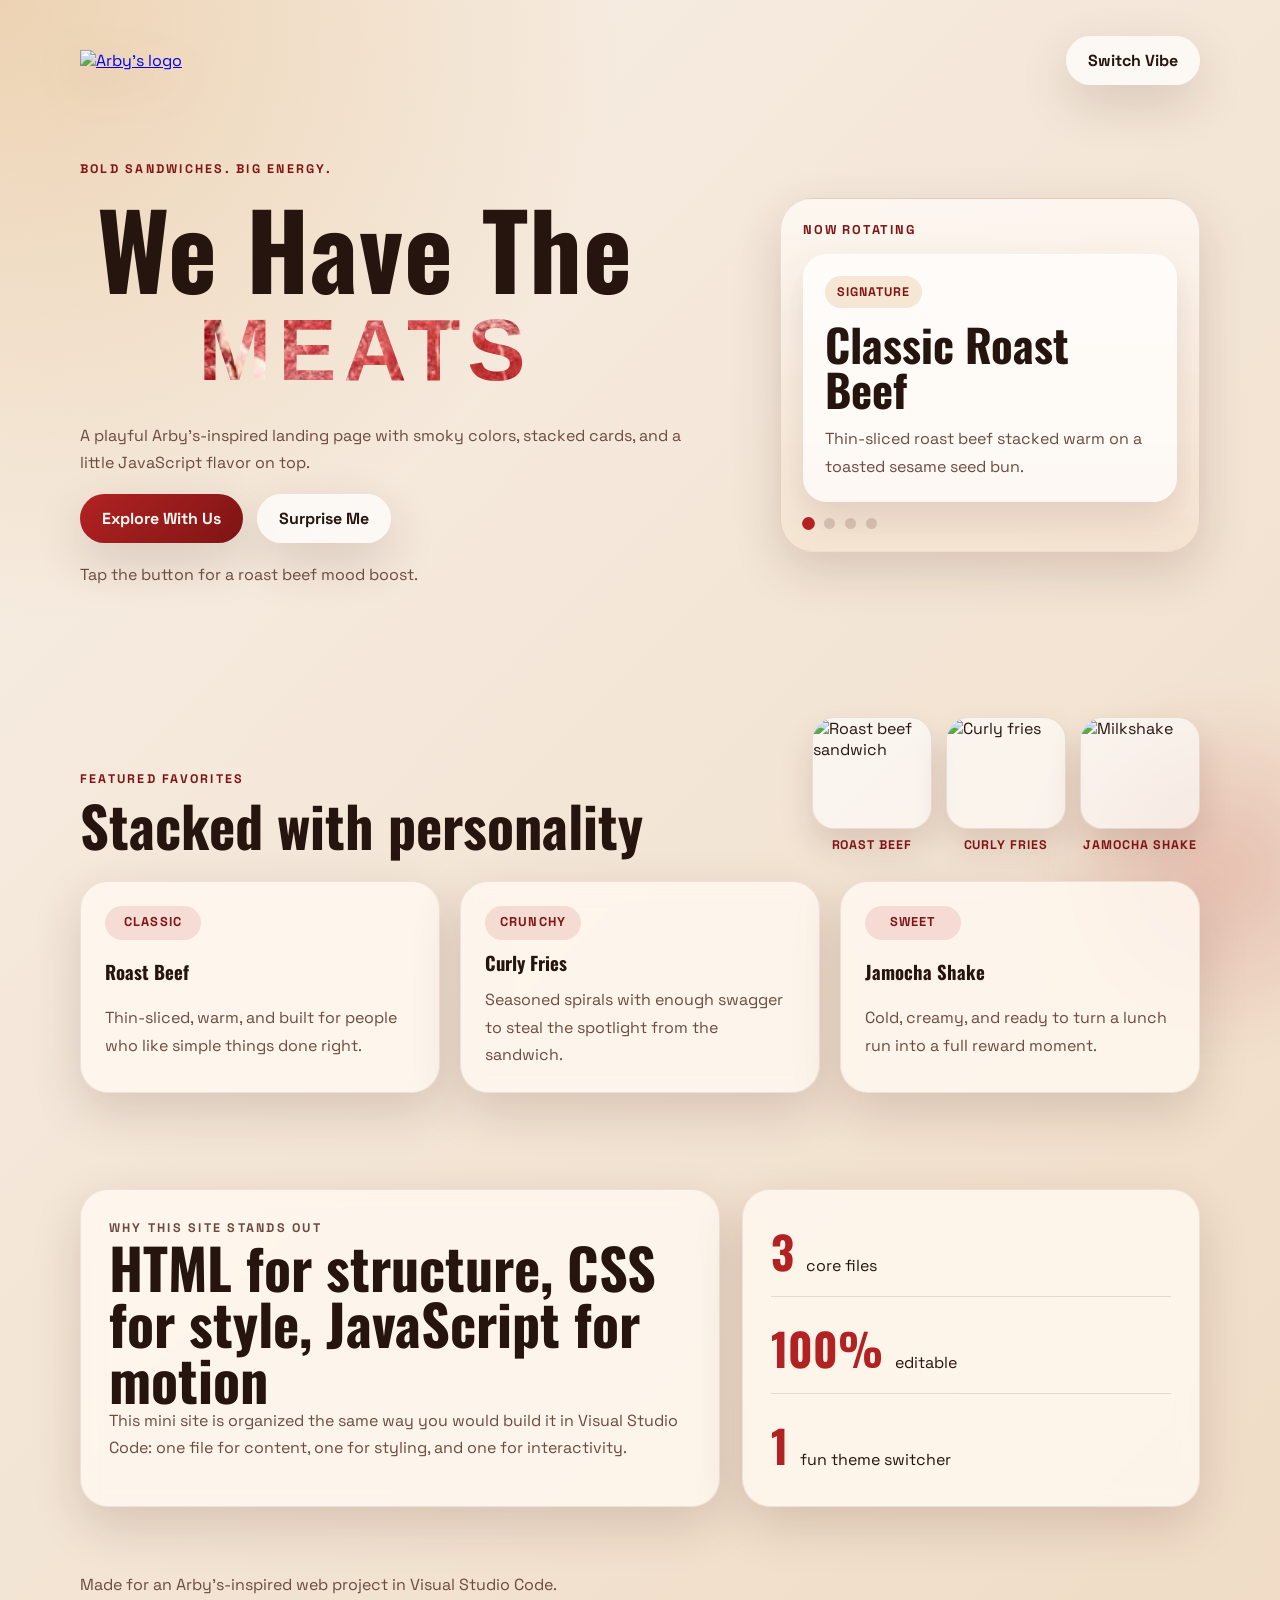
==== index.html @ d9a2bb88 "Set up Arby's site" ====
<!DOCTYPE html>
<html lang="en">
<head>
  <meta charset="UTF-8">
  <meta name="viewport" content="width=device-width, initial-scale=1.0">
  <title>Arby's Fan Landing Page</title>
  <link rel="preconnect" href="https://fonts.googleapis.com">
  <link rel="preconnect" href="https://fonts.gstatic.com" crossorigin>
  <link href="https://fonts.googleapis.com/css2?family=Oswald:wght@400;600;700&family=Space+Grotesk:wght@400;500;700&display=swap" rel="stylesheet">
  <link rel="stylesheet" href="style.css">
</head>
<body>
  <header class="hero">
    <nav class="topbar">
      <a class="brand-link" href="#top" aria-label="Play Arby's audio">
        <img
          class="brand-logo"
          src="https://upload.wikimedia.org/wikipedia/commons/f/f4/Arby%27s_logo.svg"
          alt="Arby's logo"
        >
      </a>
      <audio id="arbysAudio" preload="auto" src="arbys-we-have-the-meats_a13EQ8M.mp3"></audio>
      <button id="themeButton" class="theme-button" type="button">Switch Vibe</button>
    </nav>

    <section id="top" class="hero-content reveal visible">
      <div class="hero-copy-block">
        <p class="eyebrow">Bold sandwiches. Big energy.</p>
        <h1>
          <span class="headline-prefix">We Have The</span>
          <span class="headline-meats-lockup" aria-label="MEATS">
            <span class="headline-meats-fill"></span>
          </span>
        </h1>
        <p class="hero-copy">
          A playful Arby's-inspired landing page with smoky colors, stacked cards,
          and a little JavaScript flavor on top.
        </p>
        <div class="hero-actions">
          <a class="primary-button" href="https://www.arbys.com/menu/">Explore With Us</a>
          <button id="surpriseButton" class="secondary-button" type="button">Surprise Me</button>
        </div>
        <p id="surpriseText" class="surprise-text">Tap the button for a roast beef mood boost.</p>
      </div>

      <aside class="hero-rotator reveal visible" aria-label="Featured Arby's items">
        <p class="rotator-label">Now rotating</p>
        <div class="rotator-stage">
          <article class="rotator-card is-active">
            <span class="rotator-type">Signature</span>
            <h3 id="heroItemName">Classic Roast Beef</h3>
            <p id="heroItemDescription">Thin-sliced roast beef stacked warm on a toasted sesame seed bun.</p>
          </article>
        </div>
        <div class="rotator-dots" id="rotatorDots" aria-hidden="true"></div>
      </aside>
    </section>
  </header>

  <main>
    <section id="menu" class="section reveal">
      <div class="menu-heading-row reveal">
        <div class="section-heading">
          <p class="eyebrow">Featured favorites</p>
          <h2>Stacked with personality</h2>
        </div>

        <div class="title-image-strip" aria-label="Featured menu item images">
          <figure class="title-image-card">
            <img
              src="https://upload.wikimedia.org/wikipedia/commons/thumb/5/50/A_roast_beef_sandwich_with_au_jus_sauce_for_dipping%2C_served_with_a_side_of_fries..jpg/960px-A_roast_beef_sandwich_with_au_jus_sauce_for_dipping%2C_served_with_a_side_of_fries..jpg"
              alt="Roast beef sandwich"
            >
            <figcaption>Roast Beef</figcaption>
          </figure>

          <figure class="title-image-card">
            <img
              src="https://upload.wikimedia.org/wikipedia/commons/thumb/2/2a/Curly_Fries_Arby%27s_%2815088187957%29.jpg/250px-Curly_Fries_Arby%27s_%2815088187957%29.jpg"
              alt="Curly fries"
            >
            <figcaption>Curly Fries</figcaption>
          </figure>

          <figure class="title-image-card">
            <img
              src="https://upload.wikimedia.org/wikipedia/commons/e/e1/Milkshake.jpg"
              alt="Milkshake"
            >
            <figcaption>Jamocha Shake</figcaption>
          </figure>
        </div>
      </div>

      <div class="card-grid">
        <article class="menu-card reveal">
          <span class="card-tag"><span class="card-tag-text">Classic</span></span>
          <h3>Roast Beef</h3>
          <p>Thin-sliced, warm, and built for people who like simple things done right.</p>
        </article>

        <article class="menu-card reveal">
          <span class="card-tag"><span class="card-tag-text">Crunchy</span></span>
          <h3>Curly Fries</h3>
          <p>Seasoned spirals with enough swagger to steal the spotlight from the sandwich.</p>
        </article>

        <article class="menu-card reveal">
          <span class="card-tag"><span class="card-tag-text">Sweet</span></span>
          <h3>Jamocha Shake</h3>
          <p>Cold, creamy, and ready to turn a lunch run into a full reward moment.</p>
        </article>
      </div>
    </section>

    <section class="section spotlight reveal">
      <div class="spotlight-panel reveal">
        <p class="eyebrow">Why this site stands out</p>
        <h2>HTML for structure, CSS for style, JavaScript for motion</h2>
        <p>
          This mini site is organized the same way you would build it in Visual Studio Code:
          one file for content, one for styling, and one for interactivity.
        </p>
      </div>

      <div class="stats-panel reveal">
        <div class="stat">
          <strong>3</strong>
          <span>core files</span>
        </div>
        <div class="stat">
          <strong>100%</strong>
          <span>editable</span>
        </div>
        <div class="stat">
          <strong>1</strong>
          <span>fun theme switcher</span>
        </div>
      </div>
    </section>
  </main>

  <footer class="footer">
    <p>Made for an Arby's-inspired web project in Visual Studio Code.</p>
  </footer>

  <script src="script.js"></script>
</body>
</html>
---- style.css ----
:root {
  --bg: #f7efe6;
  --bg-accent: #f0dcc6;
  --surface: rgba(255, 248, 240, 0.84);
  --text: #26140f;
  --muted: #6c4a3f;
  --primary: #b22222;
  --primary-dark: #7f1515;
  --secondary: #d28a2d;
  --shadow: 0 18px 50px rgba(71, 25, 16, 0.16);
}

* {
  box-sizing: border-box;
}

html {
  scroll-behavior: smooth;
}

body {
  margin: 0;
  font-family: "Space Grotesk", sans-serif;
  color: var(--text);
  background:
    radial-gradient(circle at top left, rgba(210, 138, 45, 0.28), transparent 30%),
    linear-gradient(135deg, var(--bg), var(--bg-accent));
  min-height: 100vh;
  overflow-x: hidden;
}

body::before {
  content: "";
  position: fixed;
  inset: auto -10% -18% auto;
  width: 380px;
  height: 380px;
  border-radius: 50%;
  background: radial-gradient(circle, rgba(178, 34, 34, 0.18), transparent 68%);
  filter: blur(16px);
  pointer-events: none;
  animation: drift 10s ease-in-out infinite;
}

.hero {
  padding: 24px;
}

.topbar,
.hero-content,
.section,
.footer {
  width: min(1120px, calc(100% - 32px));
  margin: 0 auto;
}

.topbar {
  display: flex;
  justify-content: space-between;
  align-items: center;
  padding: 12px 0 28px;
}

.brand-link {
  display: inline-flex;
  align-items: center;
}

.brand-logo {
  width: clamp(120px, 18vw, 170px);
  height: auto;
  display: block;
  filter: drop-shadow(0 14px 24px rgba(127, 21, 21, 0.18));
  transition: transform 220ms ease, filter 220ms ease;
}

.brand-link:hover .brand-logo {
  transform: translateY(-2px) scale(1.01);
  filter: drop-shadow(0 18px 30px rgba(127, 21, 21, 0.24));
}

.theme-button,
.primary-button,
.secondary-button {
  border: none;
  border-radius: 999px;
  padding: 14px 22px;
  font: inherit;
  font-weight: 700;
  cursor: pointer;
  transition: transform 160ms ease, box-shadow 160ms ease, background 160ms ease;
}

.theme-button,
.secondary-button {
  background: rgba(255, 255, 255, 0.72);
  color: var(--text);
  box-shadow: var(--shadow);
}

.primary-button {
  background: linear-gradient(135deg, var(--primary), var(--primary-dark));
  color: #fff7f1;
  text-decoration: none;
  box-shadow: var(--shadow);
}

.theme-button:hover,
.primary-button:hover,
.secondary-button:hover {
  transform: translateY(-2px);
}

.hero-content {
  display: grid;
  grid-template-columns: minmax(0, 1.15fr) minmax(280px, 420px);
  gap: 28px;
  padding: 48px 0 72px;
  align-items: center;
}

.hero-copy-block {
  display: grid;
  gap: 18px;
}

.eyebrow {
  margin: 0;
  text-transform: uppercase;
  letter-spacing: 0.18em;
  font-size: 0.78rem;
  color: var(--primary-dark);
  font-weight: 700;
}

h1,
h2,
h3 {
  margin: 0;
  font-family: "Oswald", sans-serif;
  line-height: 1;
}

h1 {
  font-size: clamp(3.2rem, 10vw, 6.5rem);
  max-width: 10ch;
  letter-spacing: 0.01em;
  display: grid;
  gap: 0.06em;
  justify-items: center;
}

.headline-prefix {
  display: block;
  text-align: center;
}

.headline-meats-lockup {
  display: inline-block;
  width: min(100%, 8.6ch);
  vertical-align: top;
  height: 0.95em;
}

.headline-meats-fill {
  width: 100%;
  height: 100%;
  display: block;
  background-image: url("meat-texture.jpeg");
  background-size: cover;
  background-position: center;
  background-repeat: no-repeat;
  background-color: #8d3b26;
  filter: drop-shadow(0 5px 14px rgba(76, 24, 13, 0.16));
  -webkit-mask-image: url("data:image/svg+xml,%3Csvg xmlns='http://www.w3.org/2000/svg' viewBox='0 0 760 170'%3E%3Ctext x='50%25' y='128' text-anchor='middle' font-family='Arial Black, Impact, sans-serif' font-size='150' font-weight='900' letter-spacing='12' fill='white'%3EMEATS%3C/text%3E%3C/svg%3E");
  -webkit-mask-repeat: no-repeat;
  -webkit-mask-size: contain;
  -webkit-mask-position: center;
  mask-image: url("data:image/svg+xml,%3Csvg xmlns='http://www.w3.org/2000/svg' viewBox='0 0 760 170'%3E%3Ctext x='50%25' y='128' text-anchor='middle' font-family='Arial Black, Impact, sans-serif' font-size='150' font-weight='900' letter-spacing='12' fill='white'%3EMEATS%3C/text%3E%3C/svg%3E");
  mask-repeat: no-repeat;
  mask-size: contain;
  mask-position: center;
  filter:
    drop-shadow(1px 0 0 rgba(92, 28, 19, 0.72))
    drop-shadow(-1px 0 0 rgba(92, 28, 19, 0.72))
    drop-shadow(0 1px 0 rgba(92, 28, 19, 0.72))
    drop-shadow(0 -1px 0 rgba(92, 28, 19, 0.72))
    drop-shadow(0 6px 14px rgba(76, 24, 13, 0.18));
}

h2 {
  font-size: clamp(2rem, 5vw, 3.5rem);
}

.hero-copy,
.spotlight-panel p,
.menu-card p,
.footer p,
.surprise-text {
  margin: 0;
  line-height: 1.7;
  color: var(--muted);
  max-width: 62ch;
}

.hero-actions {
  display: flex;
  flex-wrap: wrap;
  gap: 14px;
  align-items: center;
}

.hero-rotator {
  background: linear-gradient(180deg, rgba(255, 250, 245, 0.8), rgba(245, 227, 208, 0.82));
  border: 1px solid rgba(111, 51, 31, 0.12);
  border-radius: 32px;
  box-shadow: var(--shadow);
  padding: 22px;
  min-height: 320px;
  display: grid;
  gap: 16px;
}

.rotator-label {
  margin: 0;
  font-size: 0.8rem;
  font-weight: 700;
  letter-spacing: 0.14em;
  text-transform: uppercase;
  color: var(--primary-dark);
}

.rotator-stage {
  position: relative;
  min-height: 220px;
  display: grid;
}

.rotator-card {
  background: rgba(255, 255, 255, 0.72);
  border-radius: 24px;
  padding: 22px;
  display: grid;
  align-content: start;
  gap: 14px;
  box-shadow: 0 16px 34px rgba(71, 25, 16, 0.12);
  opacity: 1;
  transform: translateY(0) scale(1);
  transition: opacity 320ms ease, transform 320ms ease;
}

.rotator-card.is-fading {
  opacity: 0;
  transform: translateY(12px) scale(0.98);
}

.rotator-type {
  width: fit-content;
  padding: 8px 12px;
  border-radius: 999px;
  background: rgba(210, 138, 45, 0.18);
  color: var(--primary-dark);
  font-size: 0.78rem;
  font-weight: 700;
  text-transform: uppercase;
  letter-spacing: 0.08em;
}

.rotator-card h3 {
  font-size: clamp(2rem, 4vw, 2.8rem);
}

.rotator-card p {
  margin: 0;
  color: var(--muted);
  line-height: 1.7;
}

.rotator-dots {
  display: flex;
  gap: 10px;
}

.rotator-dots span {
  width: 11px;
  height: 11px;
  border-radius: 50%;
  background: rgba(108, 74, 63, 0.22);
  transition: transform 180ms ease, background 180ms ease;
}

.rotator-dots span.active {
  background: var(--primary);
  transform: scale(1.16);
}

.surprise-text {
  min-height: 1.7em;
  transition: opacity 200ms ease, transform 200ms ease;
}

.section {
  padding: 32px 0 64px;
}

.section-heading {
  display: grid;
  gap: 10px;
  margin-bottom: 28px;
}

.menu-heading-row {
  display: grid;
  grid-template-columns: minmax(0, 1fr) auto;
  gap: 24px;
  align-items: end;
  margin-bottom: 28px;
}

.menu-heading-row .section-heading {
  margin-bottom: 0;
}

.title-image-strip {
  display: flex;
  gap: 14px;
  align-items: center;
}

.title-image-card {
  margin: 0;
  width: 120px;
  display: grid;
  gap: 8px;
}

.title-image-card img {
  width: 100%;
  height: 112px;
  object-fit: cover;
  border-radius: 22px;
  border: 1px solid rgba(111, 51, 31, 0.12);
  box-shadow: 0 18px 34px rgba(71, 25, 16, 0.14);
  background: rgba(255, 255, 255, 0.6);
  transition: transform 220ms ease, box-shadow 220ms ease;
}

.title-image-card:hover img {
  transform: translateY(-4px) scale(1.02);
  box-shadow: 0 24px 44px rgba(71, 25, 16, 0.2);
}

.title-image-card figcaption {
  text-align: center;
  font-size: 0.78rem;
  font-weight: 700;
  letter-spacing: 0.08em;
  text-transform: uppercase;
  color: var(--primary-dark);
}

.card-grid {
  display: grid;
  grid-template-columns: repeat(3, minmax(0, 1fr));
  gap: 20px;
}

.menu-card,
.spotlight-panel,
.stats-panel {
  background: var(--surface);
  backdrop-filter: blur(10px);
  border: 1px solid rgba(111, 51, 31, 0.1);
  border-radius: 28px;
  box-shadow: var(--shadow);
}

.menu-card {
  padding: 24px;
  display: grid;
  gap: 14px;
  transition: transform 220ms ease, box-shadow 220ms ease, border-color 220ms ease;
}

.menu-card:hover {
  transform: translateY(-8px);
  box-shadow: 0 24px 60px rgba(71, 25, 16, 0.2);
  border-color: rgba(178, 34, 34, 0.2);
}

.card-tag {
  width: 96px;
  height: 34px;
  display: inline-grid;
  place-items: center;
  padding: 0 12px;
  border-radius: 999px;
  background: rgba(178, 34, 34, 0.12);
  color: var(--primary-dark);
  font-size: 0.8rem;
  font-weight: 700;
  letter-spacing: 0.08em;
  text-transform: uppercase;
  text-align: center;
  line-height: 1;
}

.card-tag-text {
  display: inline-block;
  line-height: 1;
}

.spotlight {
  display: grid;
  grid-template-columns: 1.4fr 1fr;
  gap: 22px;
}

.spotlight-panel,
.stats-panel {
  padding: 28px;
}

.stats-panel {
  display: grid;
  gap: 18px;
  align-content: center;
}

.stat {
  display: flex;
  align-items: baseline;
  gap: 12px;
  border-bottom: 1px solid rgba(108, 74, 63, 0.16);
  padding-bottom: 12px;
}

.stat:last-child {
  border-bottom: none;
  padding-bottom: 0;
}

.stat strong {
  font-family: "Oswald", sans-serif;
  font-size: 2.8rem;
  color: var(--primary);
}

.footer {
  padding: 0 0 32px;
}

.reveal {
  opacity: 0;
  transform: translateY(26px);
  transition: opacity 700ms ease, transform 700ms ease;
}

.reveal.visible {
  opacity: 1;
  transform: translateY(0);
}

@keyframes drift {
  0%,
  100% {
    transform: translate3d(0, 0, 0) scale(1);
  }

  50% {
    transform: translate3d(-18px, -28px, 0) scale(1.06);
  }
}

body.alt-theme {
  --bg: #20110e;
  --bg-accent: #4b1f16;
  --surface: rgba(48, 23, 18, 0.84);
  --text: #fff2e6;
  --muted: #efc9b0;
  --primary: #ff6b35;
  --primary-dark: #d9481f;
  --secondary: #ffd166;
  --shadow: 0 18px 50px rgba(0, 0, 0, 0.3);
}

body.alt-theme .theme-button,
body.alt-theme .secondary-button {
  background: rgba(255, 255, 255, 0.12);
  color: var(--text);
}

body.alt-theme .hero-rotator {
  background: linear-gradient(180deg, rgba(54, 24, 17, 0.86), rgba(37, 16, 12, 0.92));
}

body.alt-theme .rotator-card {
  background: rgba(255, 255, 255, 0.08);
}

body.alt-theme .title-image-card img {
  border-color: rgba(255, 255, 255, 0.08);
}

body.alt-theme .brand-logo {
  filter: drop-shadow(0 16px 28px rgba(0, 0, 0, 0.35));
}

@media (max-width: 860px) {
  .hero-content,
  .card-grid,
  .spotlight {
    grid-template-columns: 1fr;
  }

  .menu-heading-row {
    grid-template-columns: 1fr;
    align-items: start;
  }

  .title-image-strip {
    overflow-x: auto;
    padding-bottom: 8px;
  }

  .hero {
    padding: 18px 0;
  }

  .hero-rotator {
    min-height: 0;
  }
}

@media (max-width: 560px) {
  .topbar {
    gap: 16px;
    flex-direction: column;
    align-items: flex-start;
  }

  .title-image-card {
    width: 104px;
    flex: 0 0 auto;
  }

  h1 {
    max-width: 100%;
  }
}
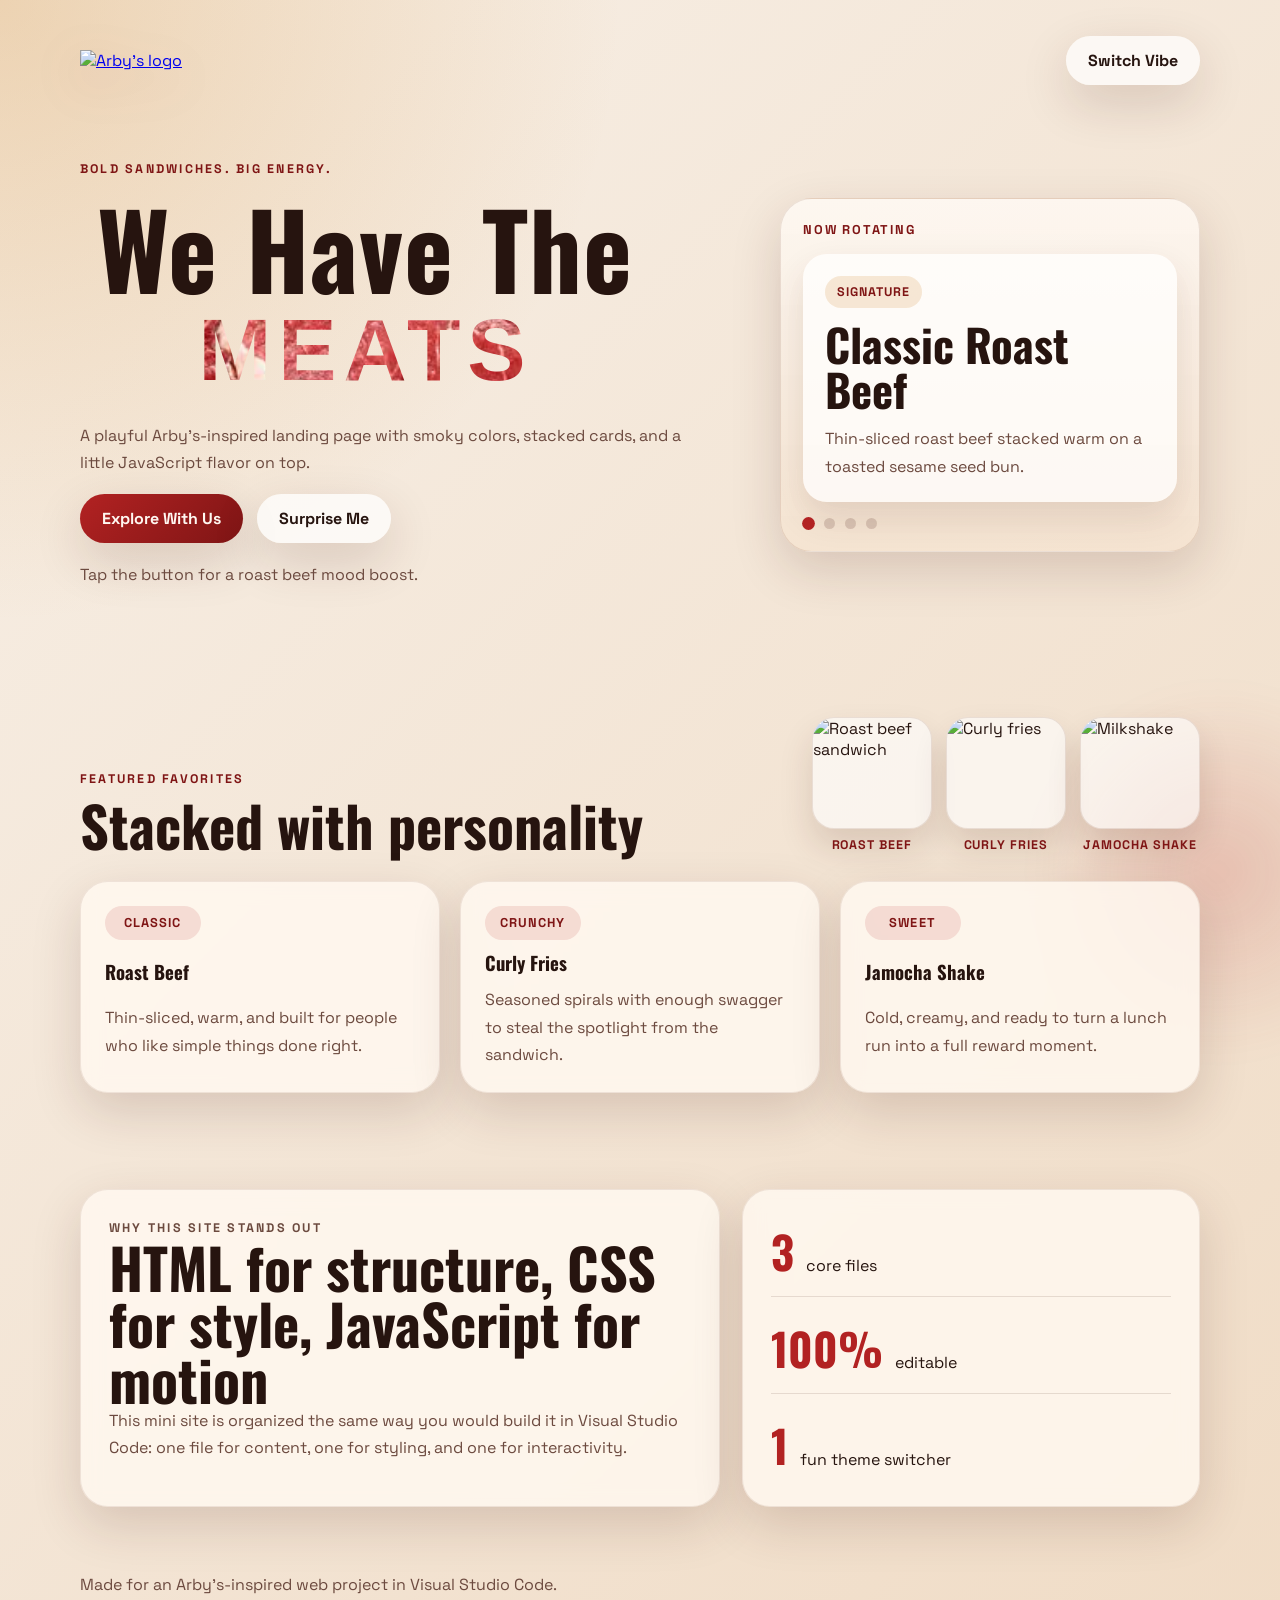
==== commit 92244f50: "Adjust rare logo audio chance" ====
--- a/index.html
+++ b/index.html
@@ -20,6 +20,7 @@
         >
       </a>
       <audio id="arbysAudio" preload="auto" src="arbys-we-have-the-meats_a13EQ8M.mp3"></audio>
+      <audio id="arbysRareAudio" preload="auto" src="I’m getting married✌️🥹 #viral #edit #arbys #rodwave #meme #tiktok #funny #trending #capcut #tiktok.mp3"></audio>
       <button id="themeButton" class="theme-button" type="button">Switch Vibe</button>
     </nav>
 
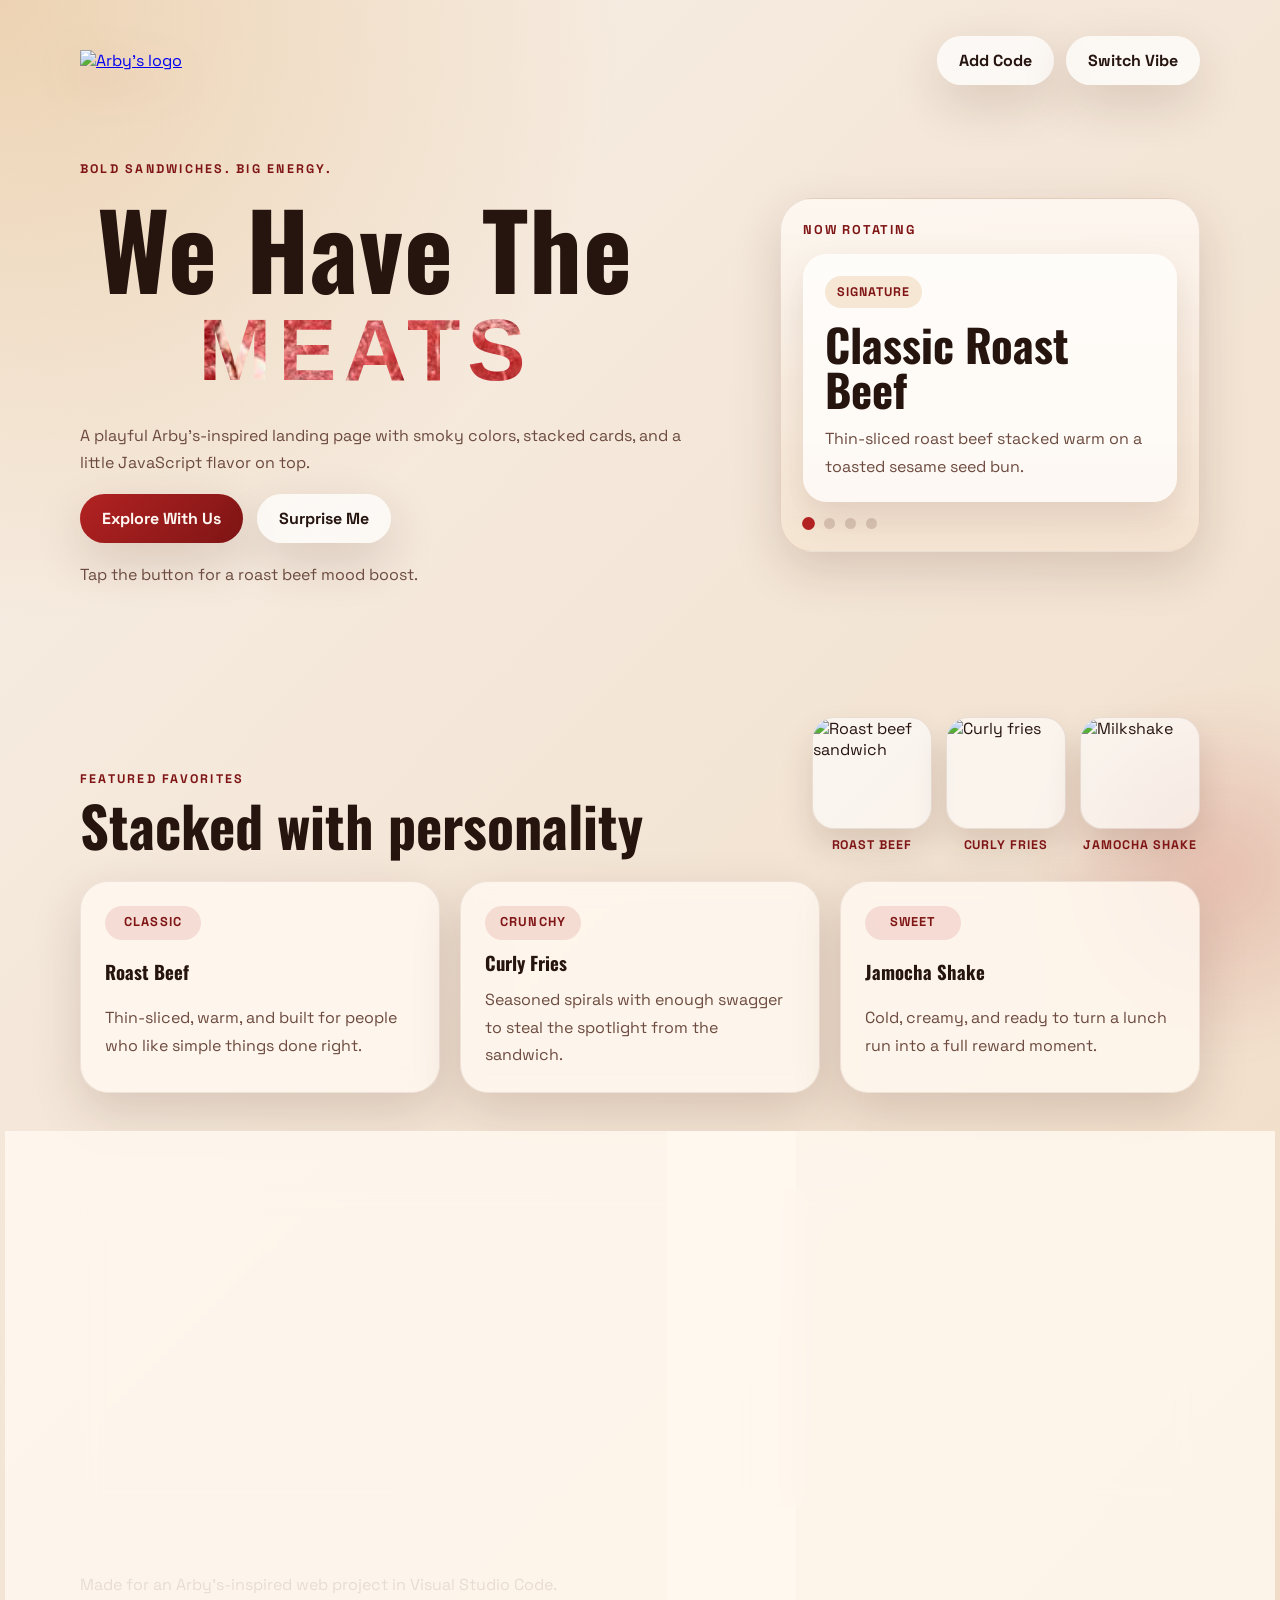
==== commit fb94715a: "Add Add Code button" ====
--- a/index.html
+++ b/index.html
@@ -21,7 +21,10 @@
       </a>
       <audio id="arbysAudio" preload="auto" src="arbys-we-have-the-meats_a13EQ8M.mp3"></audio>
       <audio id="arbysRareAudio" preload="auto" src="I’m getting married✌️🥹 #viral #edit #arbys #rodwave #meme #tiktok #funny #trending #capcut #tiktok.mp3"></audio>
-      <button id="themeButton" class="theme-button" type="button">Switch Vibe</button>
+      <div class="topbar-actions">
+        <button id="addCodeButton" class="theme-button" type="button">Add Code</button>
+        <button id="themeButton" class="theme-button" type="button">Switch Vibe</button>
+      </div>
     </nav>
 
     <section id="top" class="hero-content reveal visible">
--- a/style.css
+++ b/style.css
@@ -59,6 +59,12 @@
   justify-content: space-between;
   align-items: center;
   padding: 12px 0 28px;
+}
+
+.topbar-actions {
+  display: flex;
+  gap: 12px;
+  align-items: center;
 }
 
 .brand-link {
@@ -539,6 +545,10 @@
     align-items: flex-start;
   }
 
+  .topbar-actions {
+    flex-wrap: wrap;
+  }
+
   .title-image-card {
     width: 104px;
     flex: 0 0 auto;
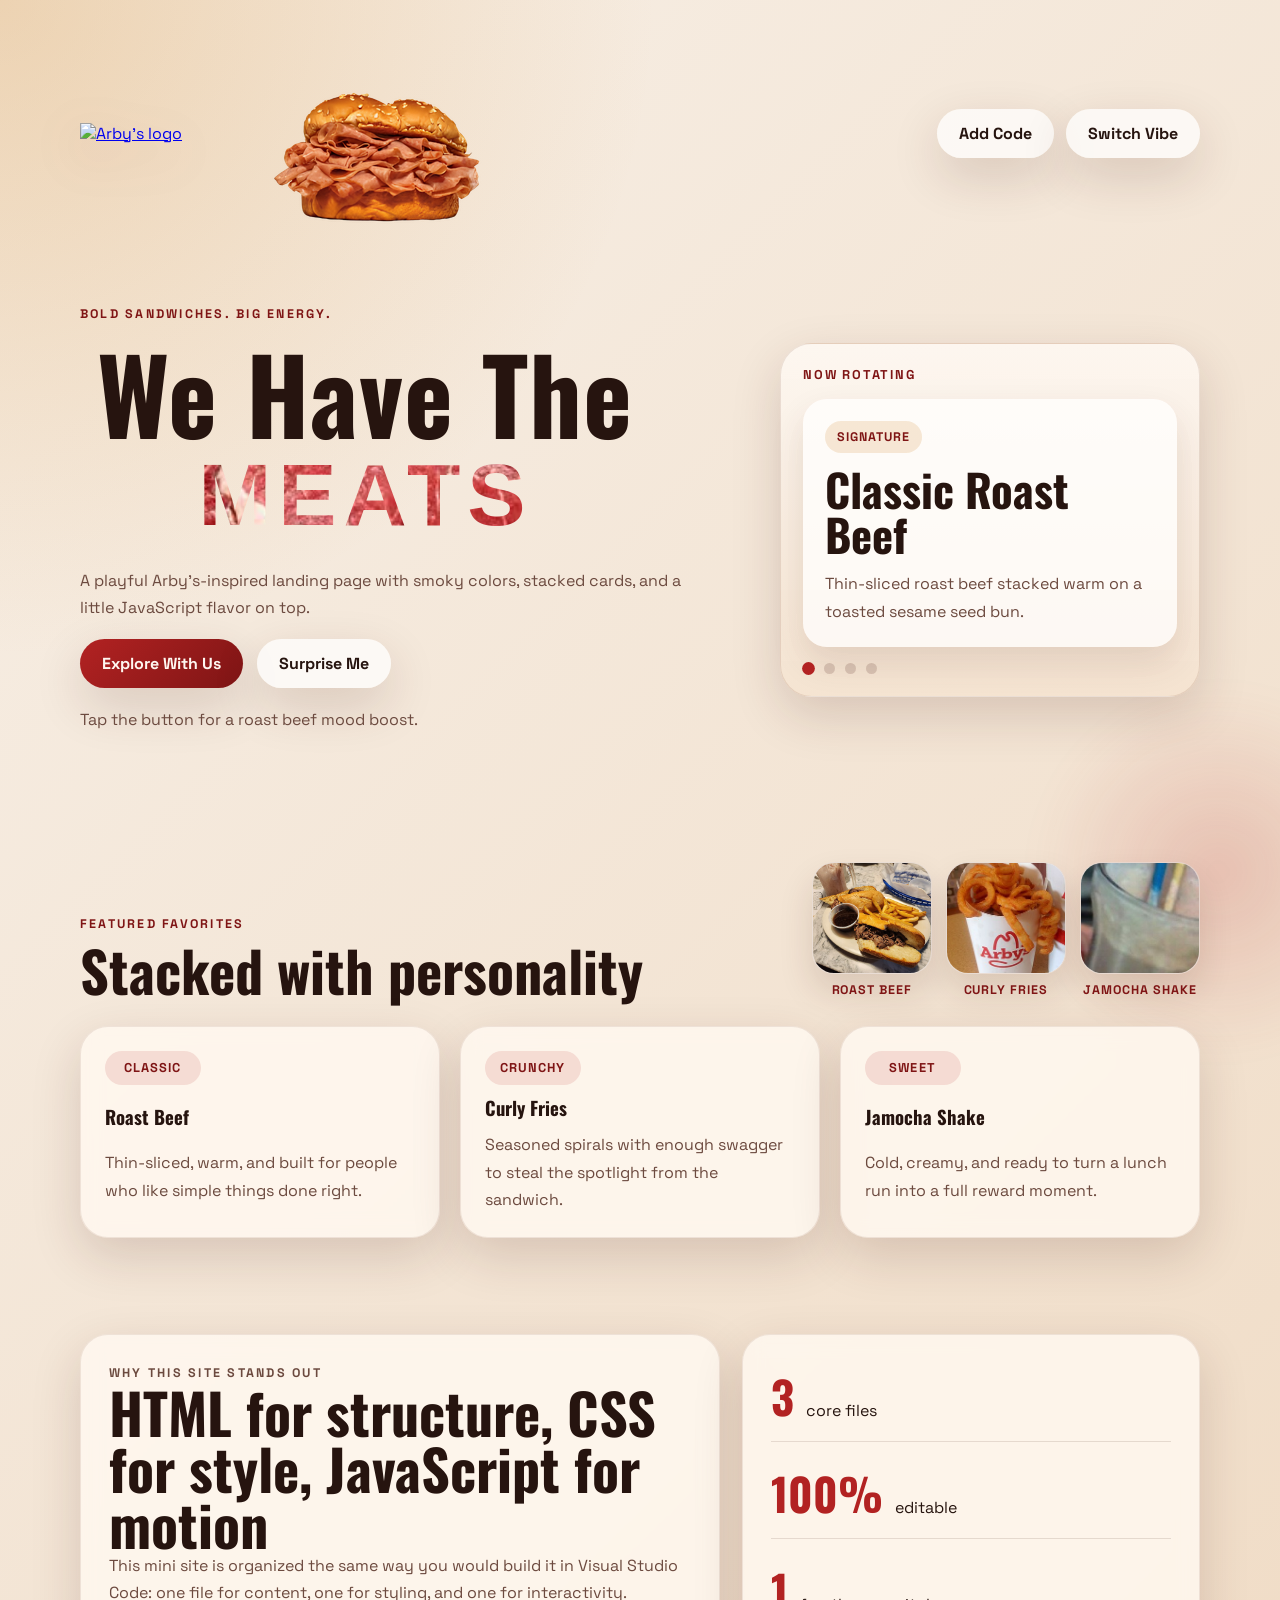
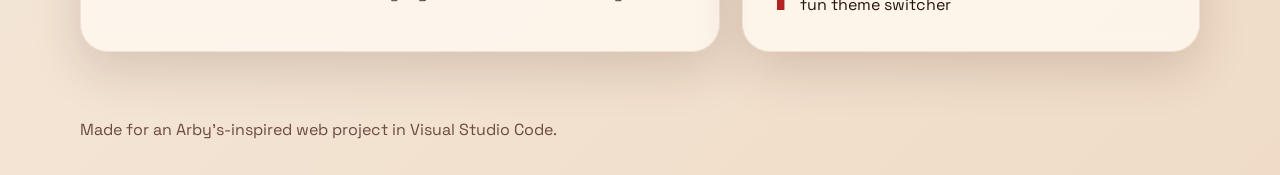
==== commit d8820b1f: "update" ====
--- a/index.html
+++ b/index.html
@@ -1,4 +1,4 @@
-<!DOCTYPE html>
+  <!DOCTYPE html>
 <html lang="en">
 <head>
   <meta charset="UTF-8">
@@ -17,15 +17,32 @@
           class="brand-logo"
           src="https://upload.wikimedia.org/wikipedia/commons/f/f4/Arby%27s_logo.svg"
           alt="Arby's logo"
+          >
+        <img
+          src="photos\Untitled design (3).png"
+          class="spinning-image" 
+          alt="Spinning Borger" 
         >
       </a>
       <audio id="arbysAudio" preload="auto" src="arbys-we-have-the-meats_a13EQ8M.mp3"></audio>
-      <audio id="arbysRareAudio" preload="auto" src="I’m getting married✌️🥹 #viral #edit #arbys #rodwave #meme #tiktok #funny #trending #capcut #tiktok.mp3"></audio>
+      <audio id="arbysRareAudio" preload="auto" src="lets-get-married.mp3"></audio>
       <div class="topbar-actions">
         <button id="addCodeButton" class="theme-button" type="button">Add Code</button>
         <button id="themeButton" class="theme-button" type="button">Switch Vibe</button>
       </div>
     </nav>
+
+    <div id="codeModal" class="code-modal" hidden>
+      <div class="code-modal-card">
+        <div class="code-modal-header">
+          <h2>Enter Code</h2>
+          <button id="closeCodeModalButton" class="code-modal-close" type="button" aria-label="Close code prompt">x</button>
+        </div>
+        <label class="code-modal-label" for="codeSearchInput">Search for a code</label>
+        <input id="codeSearchInput" class="code-modal-input" type="text" placeholder="Type here...">
+        <p id="codeModalStatus" class="code-modal-status">No code entered yet.</p>
+      </div>
+    </div>
 
     <section id="top" class="hero-content reveal visible">
       <div class="hero-copy-block">
@@ -72,7 +89,7 @@
         <div class="title-image-strip" aria-label="Featured menu item images">
           <figure class="title-image-card">
             <img
-              src="https://upload.wikimedia.org/wikipedia/commons/thumb/5/50/A_roast_beef_sandwich_with_au_jus_sauce_for_dipping%2C_served_with_a_side_of_fries..jpg/960px-A_roast_beef_sandwich_with_au_jus_sauce_for_dipping%2C_served_with_a_side_of_fries..jpg"
+              src="photos\A_roast_beef_sandwich_with_au_jus_sauce_for_dipping,_served_with_a_side_of_fries..jpg"
               alt="Roast beef sandwich"
             >
             <figcaption>Roast Beef</figcaption>
@@ -80,7 +97,7 @@
 
           <figure class="title-image-card">
             <img
-              src="https://upload.wikimedia.org/wikipedia/commons/thumb/2/2a/Curly_Fries_Arby%27s_%2815088187957%29.jpg/250px-Curly_Fries_Arby%27s_%2815088187957%29.jpg"
+              src="photos\Curly_Fries_Arby's_(15088187957).jpg"
               alt="Curly fries"
             >
             <figcaption>Curly Fries</figcaption>
@@ -88,7 +105,7 @@
 
           <figure class="title-image-card">
             <img
-              src="https://upload.wikimedia.org/wikipedia/commons/e/e1/Milkshake.jpg"
+              src="photos\Milkshake.jpg"
               alt="Milkshake"
             >
             <figcaption>Jamocha Shake</figcaption>
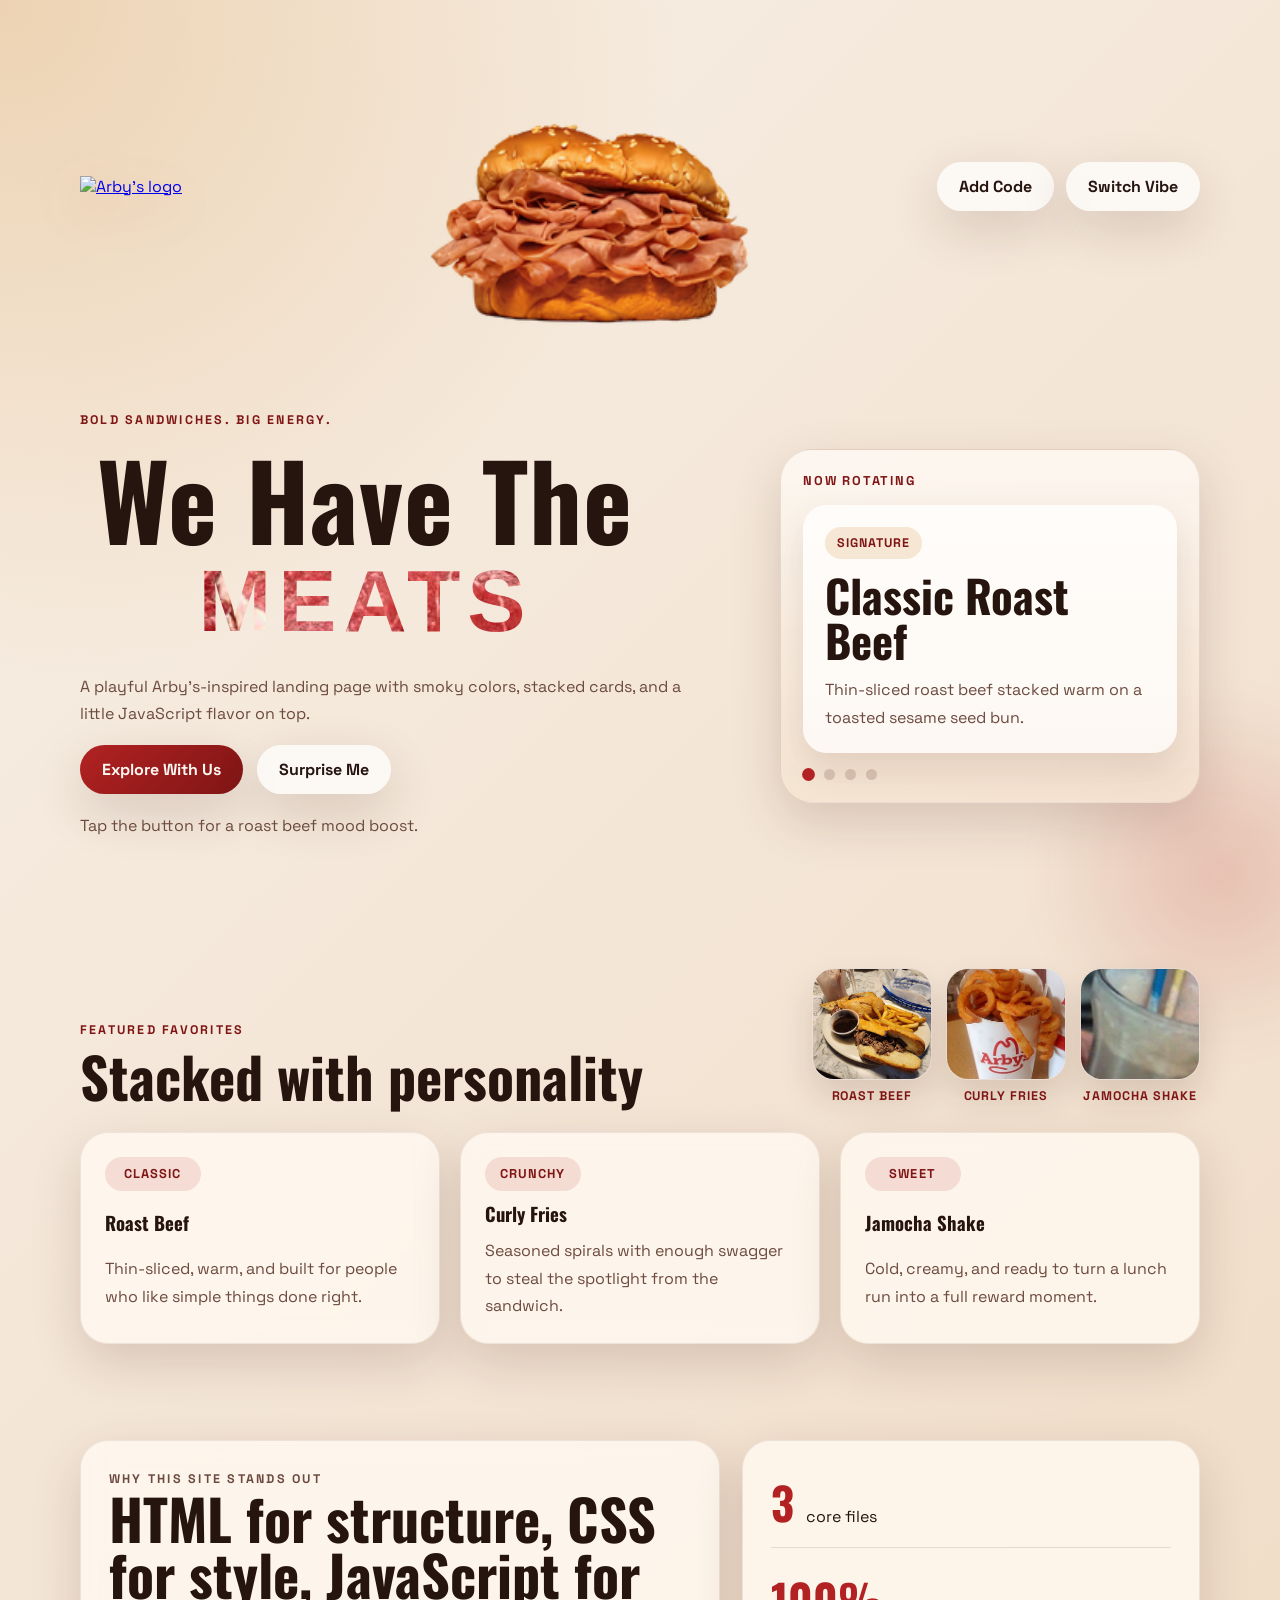
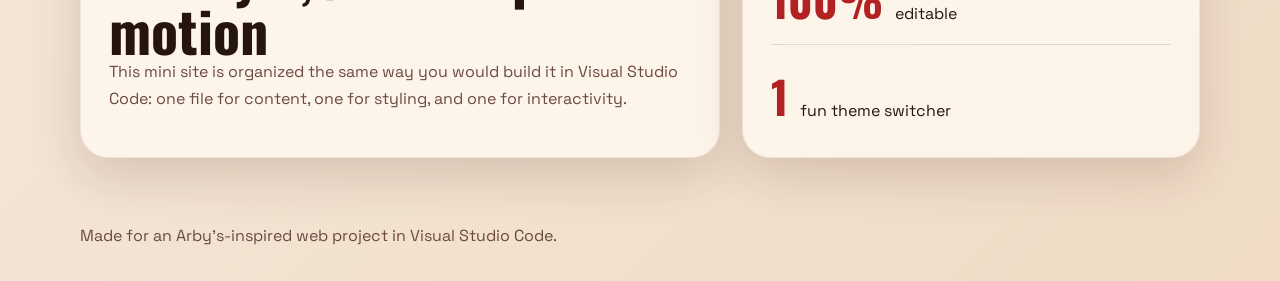
==== commit 3e609d19: "update" ====
--- a/index.html
+++ b/index.html
@@ -18,12 +18,14 @@
           src="https://upload.wikimedia.org/wikipedia/commons/f/f4/Arby%27s_logo.svg"
           alt="Arby's logo"
           >
-        <img
-          src="photos\Untitled design (3).png"
-          class="spinning-image" 
-          alt="Spinning Borger" 
-        >
       </a>
+      <img
+      src="photos\Untitled design (3).png"
+      class="spinning-image" 
+      alt="Spinning Borger" 
+      width="400" 
+      height="300"
+      >
       <audio id="arbysAudio" preload="auto" src="arbys-we-have-the-meats_a13EQ8M.mp3"></audio>
       <audio id="arbysRareAudio" preload="auto" src="lets-get-married.mp3"></audio>
       <div class="topbar-actions">
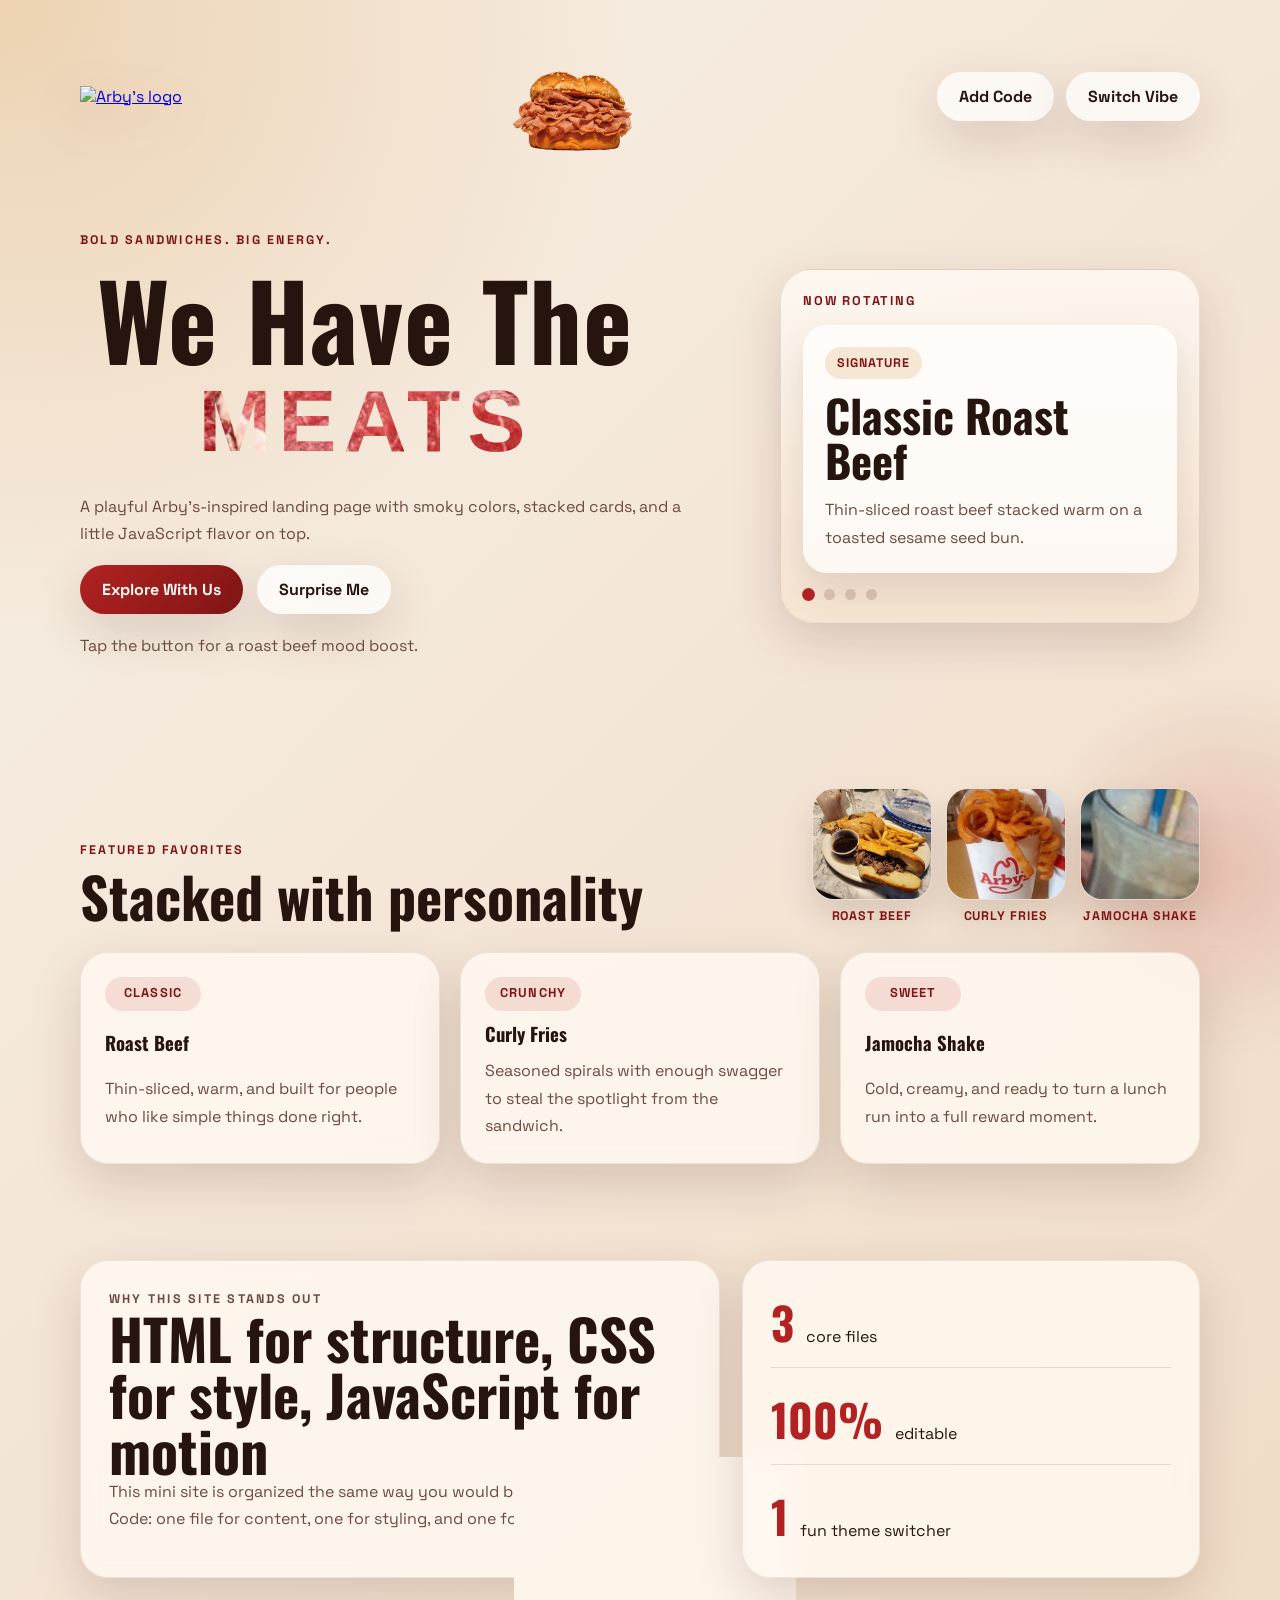
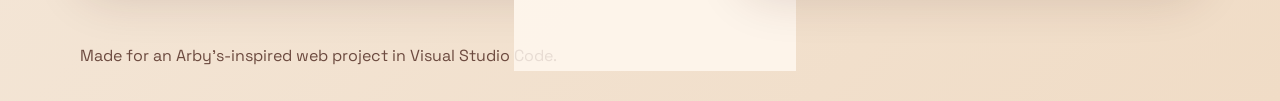
==== commit 87e4ff9a: "update" ====
--- a/index.html
+++ b/index.html
@@ -23,8 +23,10 @@
       src="photos\Untitled design (3).png"
       class="spinning-image" 
       alt="Spinning Borger" 
-      width="400" 
-      height="300"
+      width="150" 
+      height="120"
+      style="transform: translate(-20px, 0px);"
+      style="display: block; margin-left: auto; margin-right: auto;"
       >
       <audio id="arbysAudio" preload="auto" src="arbys-we-have-the-meats_a13EQ8M.mp3"></audio>
       <audio id="arbysRareAudio" preload="auto" src="lets-get-married.mp3"></audio>
